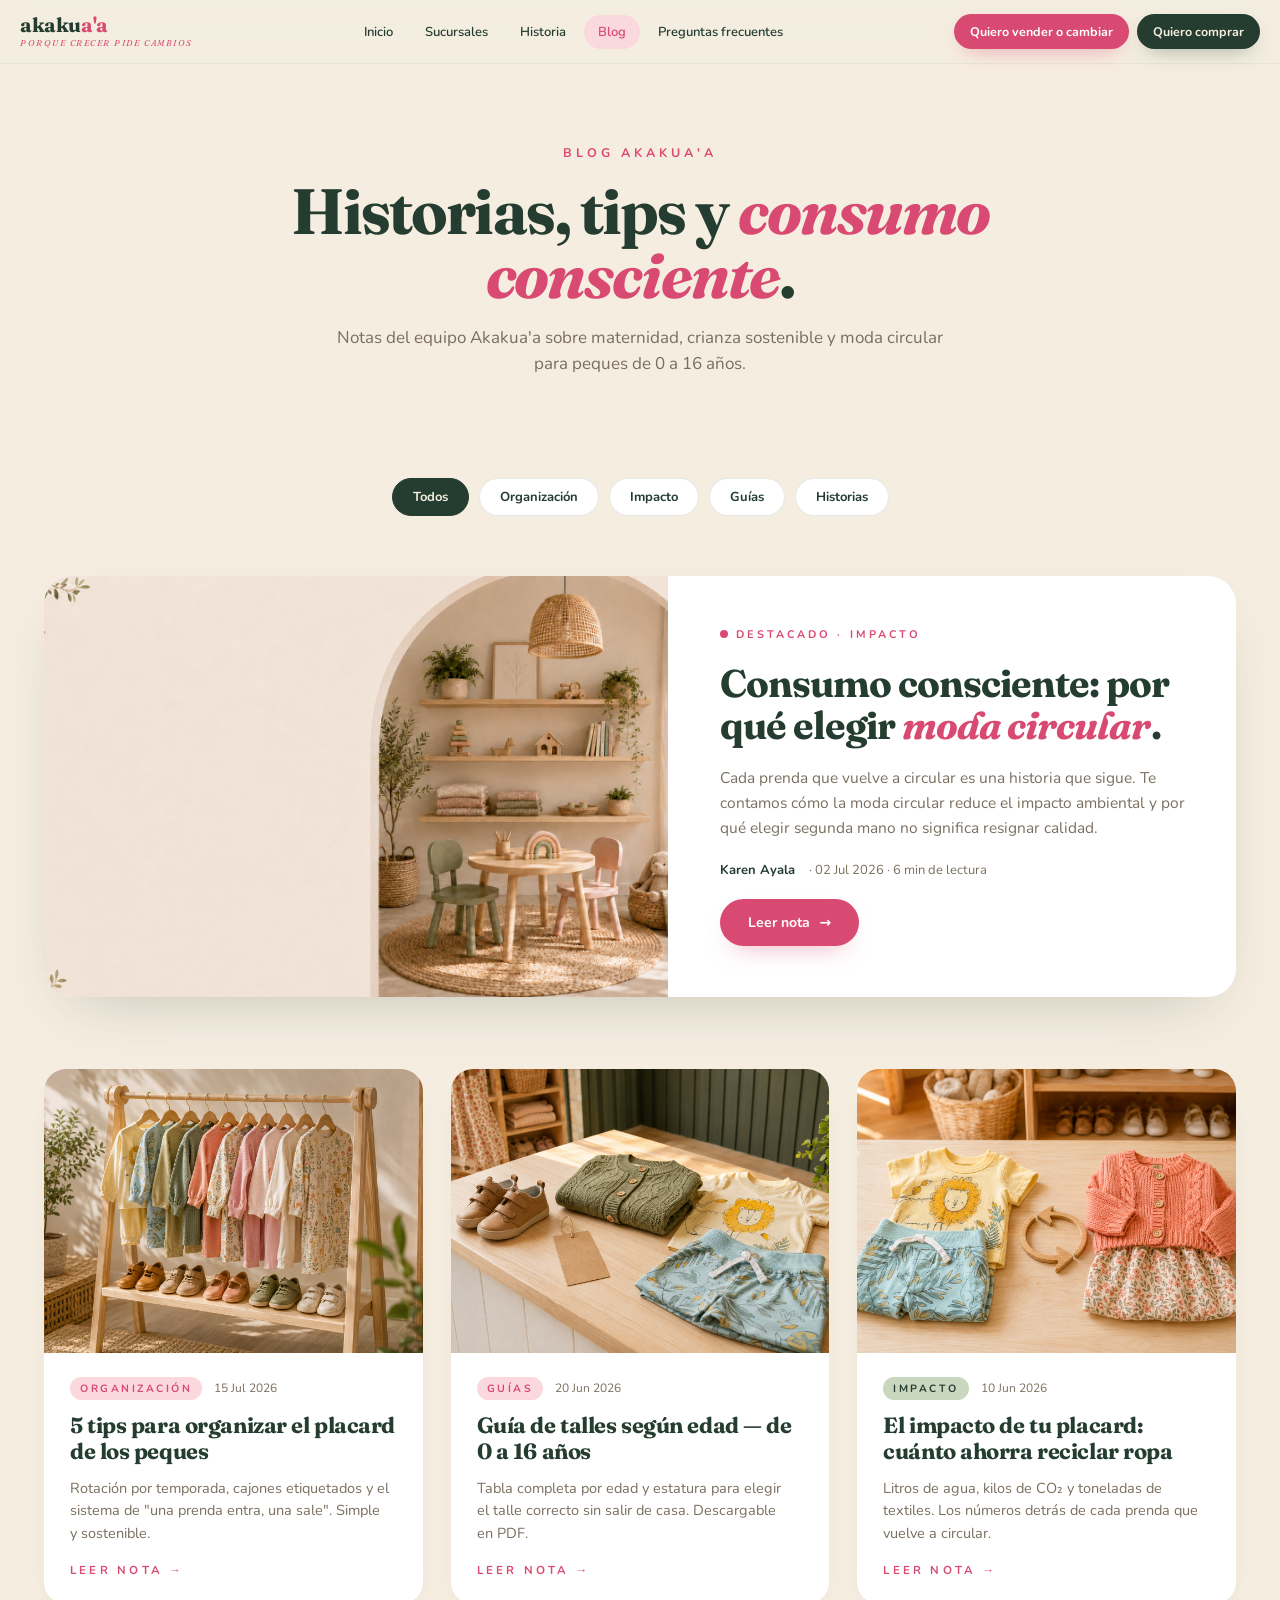
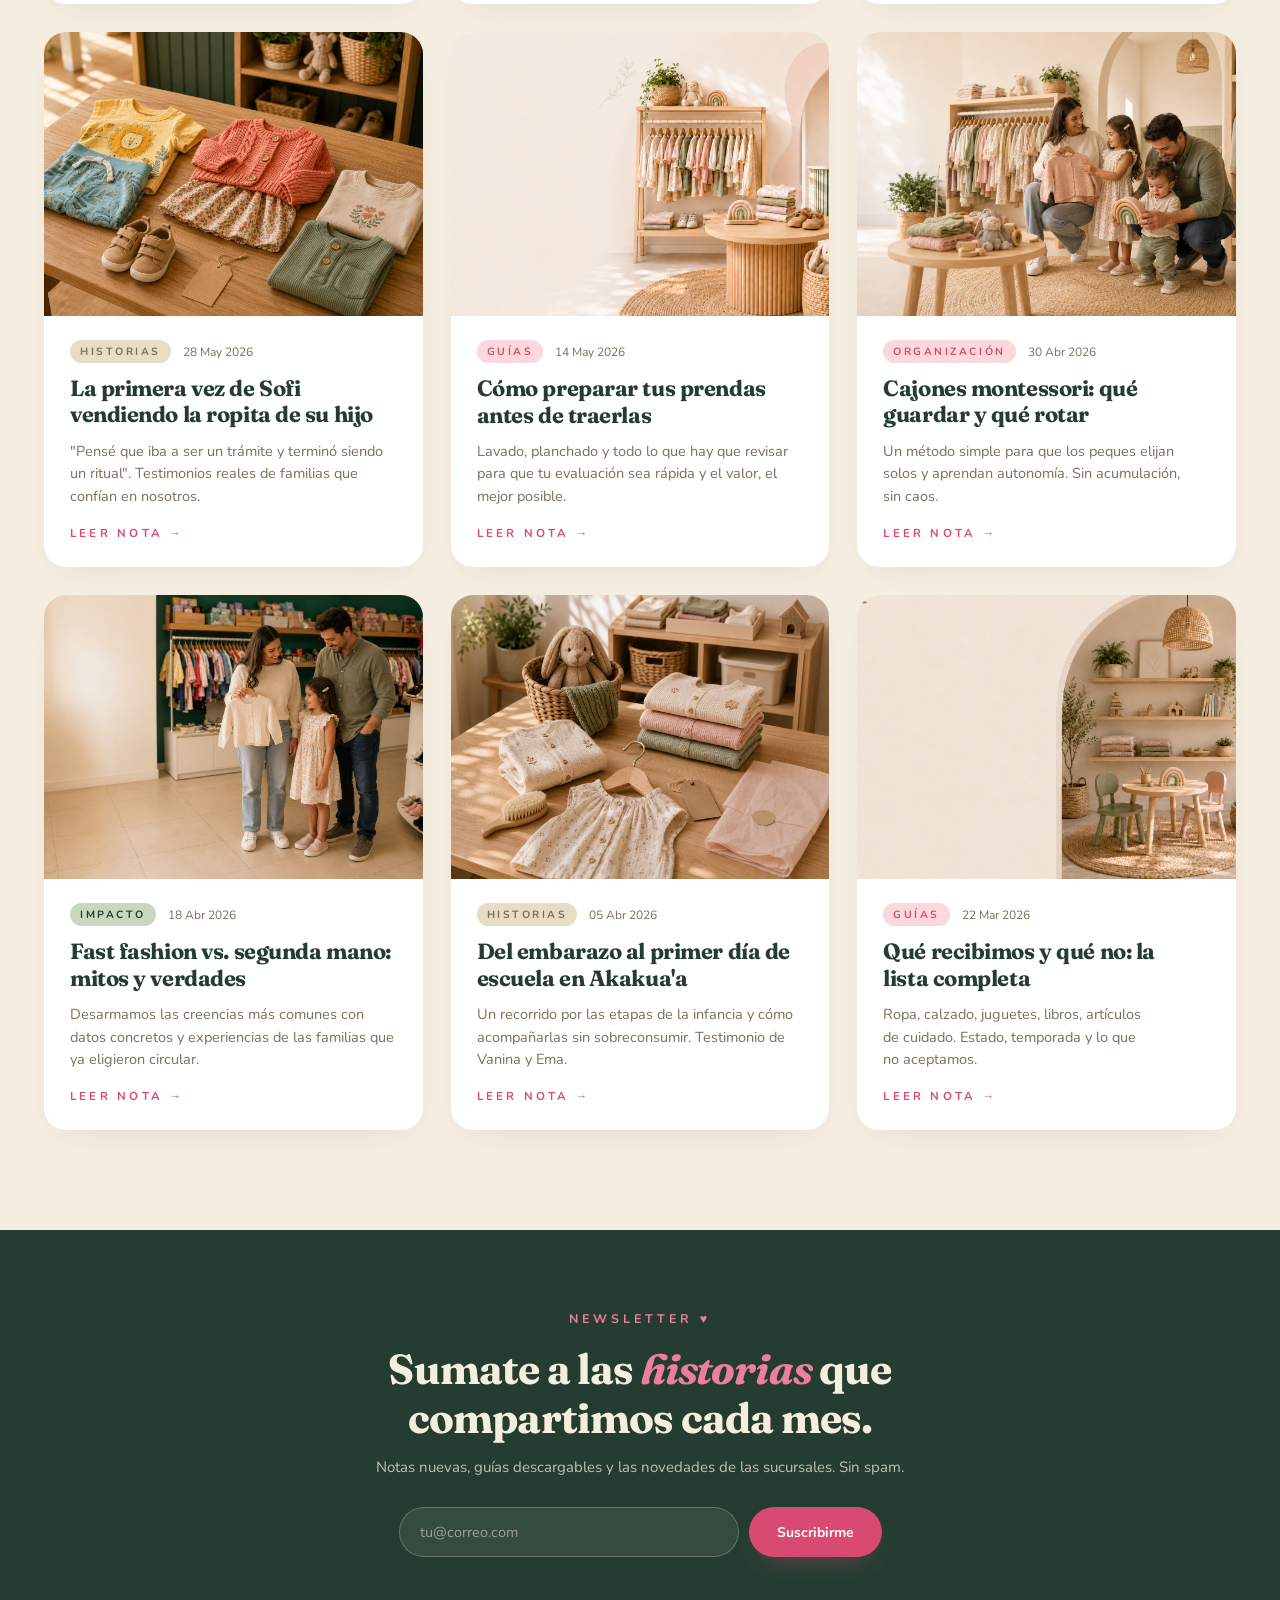
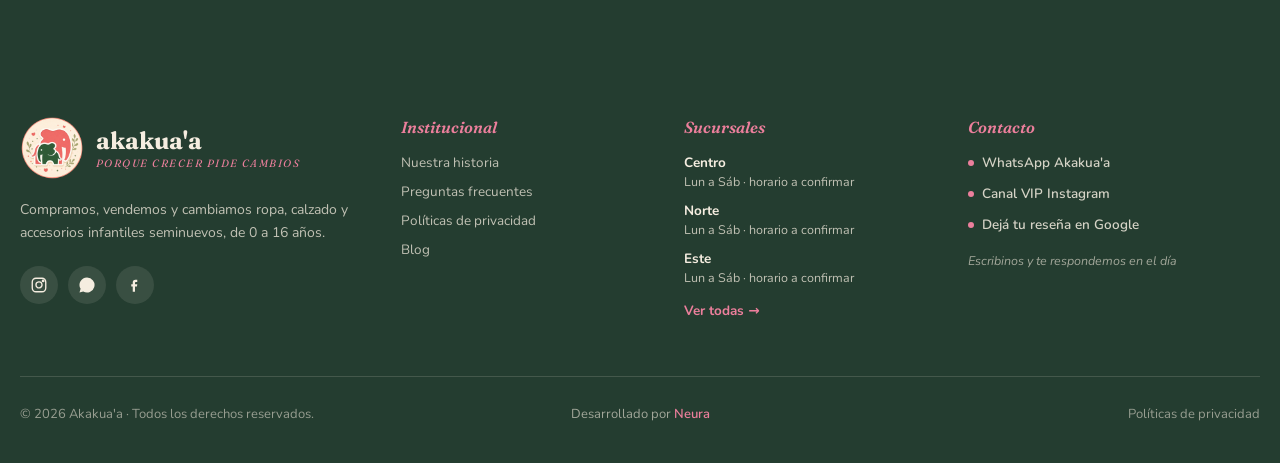
==== blog.html @ 7c9b0dbe "Rediseño minimalista + unificación de header/footer y nueva página de blog - Home: hero glass, redes" ====
<!DOCTYPE html>
<html lang="es">
<head>
<meta charset="UTF-8">
<meta name="viewport" content="width=device-width,initial-scale=1">
<title>Blog · Akakua'a</title>
<meta name="description" content="Historias, tips y consumo consciente. Notas del equipo Akakua'a sobre moda circular infantil.">
<link rel="preconnect" href="https://fonts.googleapis.com">
<link rel="preconnect" href="https://fonts.gstatic.com" crossorigin>
<link href="https://fonts.googleapis.com/css2?family=Fraunces:opsz,wght@9..144,500;9..144,600;9..144,700&family=Nunito:wght@400;500;600;700;800&display=swap" rel="stylesheet">
<style>
  :root{
    --cream:#f5ede0;
    --cream-soft:#faf3e6;
    --green:#243d30;
    --green-soft:#33513f;
    --rose:#d94a72;
    --rose-soft:#ec7f9c;
    --rose-pale:#fbd7de;
    --sage:#c9d7bf;
    --sand:#e8dcc4;
    --text:#3a3428;
    --text-soft:#7a6f5f;
  }
  *,*::before,*::after{box-sizing:border-box}
  html,body{margin:0;padding:0}
  body{font-family:'Nunito',system-ui,sans-serif;color:var(--text);background:var(--cream);-webkit-font-smoothing:antialiased;text-wrap:pretty}
  a{color:var(--rose);text-decoration:none}
  a:hover{color:var(--green)}
  h1,h2,h3,h4{font-family:'Fraunces',Georgia,serif;font-weight:700;margin:0;letter-spacing:-0.02em;color:var(--green)}
  p{margin:0}
  img{max-width:100%;display:block}

  /* Header (unificado con el resto del sitio) */
  .site-header{position:sticky;top:0;z-index:50;padding:14px 20px;background:rgba(245,238,224,.82);-webkit-backdrop-filter:blur(10px);backdrop-filter:blur(10px);border-bottom:1px solid rgba(45,74,58,.06)}
  .site-header .wrap{max-width:1280px;margin:0 auto;display:flex;align-items:center;justify-content:space-between;gap:24px}
  .site-header .brand{display:flex;align-items:center;gap:12px;text-decoration:none;color:inherit}
  .site-header .brand-name{font-family:'Fraunces',serif;font-weight:700;font-size:20px;line-height:1;letter-spacing:-.02em}
  .site-header .brand-name .g{color:var(--green)}
  .site-header .brand-name .r{color:var(--rose)}
  .site-header .brand-tag{font-size:8.5px;color:var(--rose);letter-spacing:.18em;text-transform:uppercase;margin-top:3px;font-style:italic;font-family:'Fraunces',serif}
  .site-header .nav{display:flex;align-items:center;gap:4px}
  .site-header .nav a{padding:8px 14px;border-radius:999px;color:var(--green);font-weight:600;font-size:13px;text-decoration:none}
  .site-header .nav a.active{background:var(--rose-pale);color:var(--rose)}
  .site-header .header-ctas{display:inline-flex;align-items:center;gap:8px}
  .site-header .cta-rose{padding:9px 16px;border-radius:999px;background:var(--rose);color:#fff;font-weight:700;font-size:12.5px;text-decoration:none;box-shadow:0 8px 22px -10px rgba(217,74,114,.6);transition:transform .2s}
  .site-header .cta-rose:hover{color:#fff;transform:translateY(-2px)}
  .site-header .cta-green{padding:9px 16px;border-radius:999px;background:var(--green);color:var(--cream);font-weight:700;font-size:12.5px;text-decoration:none;box-shadow:0 8px 22px -10px rgba(45,74,58,.55);transition:transform .2s}
  .site-header .cta-green:hover{color:var(--cream);transform:translateY(-2px)}
  @media (max-width:960px){.site-header .nav{display:none}.site-header .header-ctas{display:none}}

  /* Hero */
  .blog-hero{padding:80px 24px 60px;text-align:center;position:relative;overflow:hidden}
  .blog-hero-eyebrow{font-family:'Nunito',sans-serif;font-weight:700;font-size:12.5px;letter-spacing:.32em;text-transform:uppercase;color:var(--rose);margin-bottom:18px}
  .blog-hero-title{font-family:'Fraunces',serif;font-weight:700;font-size:clamp(38px,5vw,68px);line-height:1;letter-spacing:-.03em;color:var(--green);margin:0 0 18px;max-width:900px;margin-inline:auto}
  .blog-hero-title em{font-style:italic;color:var(--rose);font-weight:700}
  .blog-hero-sub{font-family:'Nunito',sans-serif;font-size:17px;line-height:1.55;color:var(--text-soft);max-width:620px;margin:0 auto}

  /* Filtros */
  .blog-filters{display:flex;justify-content:center;flex-wrap:wrap;gap:10px;padding:0 24px;margin:40px auto 60px;max-width:900px}
  .blog-chip{padding:9px 20px;border-radius:999px;background:#fff;color:var(--green);font-family:'Nunito',sans-serif;font-weight:700;font-size:13px;border:1.5px solid rgba(45,74,58,.12);cursor:pointer;transition:background .2s,color .2s,border-color .2s,transform .2s}
  .blog-chip:hover{border-color:rgba(45,74,58,.35);transform:translateY(-1px)}
  .blog-chip.is-active{background:var(--green);color:var(--cream);border-color:var(--green)}

  /* Featured */
  .blog-featured{max-width:1240px;margin:0 auto 72px;padding:0 24px}
  .blog-featured-card{display:grid;grid-template-columns:1.1fr 1fr;gap:0;background:#fff;border-radius:28px;overflow:hidden;box-shadow:0 24px 60px -32px rgba(45,74,58,.32)}
  .blog-featured-media{position:relative;min-height:340px;background:var(--cream-soft);overflow:hidden}
  .blog-featured-media img{position:absolute;inset:0;width:100%;height:100%;object-fit:cover}
  .blog-featured-body{padding:clamp(32px,4vw,56px);display:flex;flex-direction:column;justify-content:center;gap:20px}
  .blog-featured-tag{display:inline-flex;align-items:center;gap:8px;font-family:'Nunito',sans-serif;font-weight:700;font-size:11px;letter-spacing:.28em;text-transform:uppercase;color:var(--rose)}
  .blog-featured-tag::before{content:"";width:8px;height:8px;border-radius:50%;background:var(--rose)}
  .blog-featured-title{font-family:'Fraunces',serif;font-weight:700;font-size:clamp(26px,3vw,42px);line-height:1.1;letter-spacing:-.025em;color:var(--green);margin:0}
  .blog-featured-title em{font-style:italic;color:var(--rose);font-weight:700}
  .blog-featured-excerpt{font-family:'Nunito',sans-serif;font-size:15.5px;line-height:1.6;color:var(--text-soft);margin:0}
  .blog-featured-meta{display:flex;align-items:center;gap:14px;font-family:'Nunito',sans-serif;font-size:13px;color:var(--text-soft)}
  .blog-featured-meta strong{color:var(--green);font-weight:700}
  .blog-featured-cta{display:inline-flex;align-items:center;gap:10px;padding:14px 28px;border-radius:999px;background:var(--rose);color:#fff;font-weight:700;font-size:14px;text-decoration:none;align-self:flex-start;box-shadow:0 12px 26px -14px rgba(217,74,114,.55);transition:transform .2s}
  .blog-featured-cta:hover{transform:translateY(-2px);color:#fff}
  @media (max-width:820px){
    .blog-featured-card{grid-template-columns:1fr}
    .blog-featured-media{min-height:240px;aspect-ratio:16/10}
  }

  /* Grid */
  .blog-grid-wrap{max-width:1240px;margin:0 auto;padding:0 24px 100px}
  .blog-grid{display:grid;grid-template-columns:repeat(3,1fr);gap:28px}
  .blog-card{background:#fff;border-radius:22px;overflow:hidden;text-decoration:none;color:var(--text);box-shadow:0 12px 32px -22px rgba(45,74,58,.22);transition:transform .35s,box-shadow .35s;display:flex;flex-direction:column}
  .blog-card:hover{transform:translateY(-6px);box-shadow:0 26px 54px -26px rgba(45,74,58,.32);color:var(--text)}
  .blog-card-media{aspect-ratio:4/3;background:var(--cream-soft);overflow:hidden;position:relative}
  .blog-card-media img{width:100%;height:100%;object-fit:cover;transition:transform .5s}
  .blog-card:hover .blog-card-media img{transform:scale(1.04)}
  .blog-card-body{padding:24px 26px 26px;display:flex;flex-direction:column;flex:1;gap:12px}
  .blog-card-meta{display:flex;align-items:center;gap:12px}
  .blog-tag{font-family:'Nunito',sans-serif;font-weight:700;font-size:10.5px;letter-spacing:.24em;text-transform:uppercase;padding:4px 10px;border-radius:999px}
  .blog-tag--rose{color:var(--rose);background:var(--rose-pale)}
  .blog-tag--sage{color:var(--green);background:var(--sage)}
  .blog-tag--sand{color:var(--text-soft);background:var(--sand)}
  .blog-card-date{font-size:12px;color:var(--text-soft)}
  .blog-card h3{font-family:'Fraunces',serif;font-weight:700;font-size:22px;line-height:1.2;color:var(--green);margin:0;letter-spacing:-.02em}
  .blog-card-excerpt{font-family:'Nunito',sans-serif;font-size:14.5px;line-height:1.55;color:var(--text-soft);margin:0}
  .blog-card-cta{margin-top:auto;font-family:'Nunito',sans-serif;font-weight:700;font-size:11.5px;letter-spacing:.28em;text-transform:uppercase;color:var(--rose);padding-top:6px}
  @media (max-width:960px){.blog-grid{grid-template-columns:1fr}}
  @media (min-width:961px) and (max-width:1200px){.blog-grid{grid-template-columns:repeat(2,1fr)}}

  .blog-card.is-hidden{display:none}

  /* Newsletter */
  .blog-nl{background:var(--green);color:var(--cream);padding:80px 24px;text-align:center}
  .blog-nl-inner{max-width:640px;margin:0 auto}
  .blog-nl-eyebrow{font-family:'Nunito',sans-serif;font-weight:700;font-size:12.5px;letter-spacing:.32em;text-transform:uppercase;color:var(--rose-soft);margin-bottom:18px}
  .blog-nl h2{color:var(--cream);font-size:clamp(28px,3.4vw,42px);line-height:1.15;letter-spacing:-.02em;margin:0 0 14px}
  .blog-nl h2 em{font-style:italic;color:var(--rose-soft);font-weight:700}
  .blog-nl p{font-family:'Nunito',sans-serif;font-size:15px;line-height:1.55;color:rgba(245,237,224,.75);margin:0 0 28px}
  .blog-nl-form{display:flex;gap:10px;flex-wrap:wrap;justify-content:center}
  .blog-nl-input{flex:1;min-width:240px;max-width:340px;padding:14px 20px;border-radius:999px;border:1.5px solid rgba(245,237,224,.25);background:rgba(245,237,224,.08);color:var(--cream);font-family:'Nunito',sans-serif;font-size:14.5px;outline:none;transition:border-color .2s,background .2s}
  .blog-nl-input::placeholder{color:rgba(245,237,224,.55)}
  .blog-nl-input:focus{border-color:var(--rose-soft);background:rgba(245,237,224,.14)}
  .blog-nl-submit{padding:14px 28px;border-radius:999px;background:var(--rose);color:#fff;font-family:'Nunito',sans-serif;font-weight:700;font-size:14px;border:none;cursor:pointer;box-shadow:0 12px 26px -14px rgba(217,74,114,.55);transition:transform .2s,background .2s}
  .blog-nl-submit:hover{transform:translateY(-2px);background:#c33e64}

  /* Footer */
  .site-footer{background:var(--cream-soft);padding:40px 24px;text-align:center;font-family:'Nunito',sans-serif;font-size:13.5px;color:var(--text-soft)}
  .site-footer a{color:var(--green);font-weight:600}
  .site-footer a:hover{color:var(--rose)}
</style>
</head>
<body>

<header class="site-header">
  <div class="wrap">
    <a href="Akakuaa.dc.html" class="brand">
      <div>
        <div class="brand-name"><span class="g">akaku</span><span class="r">a'a</span></div>
        <div class="brand-tag">porque crecer pide cambios</div>
      </div>
    </a>
    <nav class="nav">
      <a href="Akakuaa.dc.html#inicio">Inicio</a>
      <a href="sucursales.html">Sucursales</a>
      <a href="historia.html">Historia</a>
      <a href="blog.html" class="active">Blog</a>
      <a href="faq.html">Preguntas frecuentes</a>
    </nav>
    <div class="header-ctas">
      <a href="Akakuaa.dc.html#cta" class="cta-rose">Quiero vender o cambiar</a>
      <a href="Akakuaa.dc.html#pasos" class="cta-green">Quiero comprar</a>
    </div>
  </div>
</header>

<section class="blog-hero">
  <div class="blog-hero-eyebrow">Blog Akakua'a</div>
  <h1 class="blog-hero-title">Historias, tips y <em>consumo consciente</em>.</h1>
  <p class="blog-hero-sub">Notas del equipo Akakua'a sobre maternidad, crianza sostenible y moda circular para peques de 0 a 16 años.</p>
</section>

<nav class="blog-filters" aria-label="Filtro por categoría">
  <button type="button" class="blog-chip is-active" data-filter="all">Todos</button>
  <button type="button" class="blog-chip" data-filter="organizacion">Organización</button>
  <button type="button" class="blog-chip" data-filter="impacto">Impacto</button>
  <button type="button" class="blog-chip" data-filter="guias">Guías</button>
  <button type="button" class="blog-chip" data-filter="historias">Historias</button>
</nav>

<section class="blog-featured">
  <article class="blog-featured-card">
    <div class="blog-featured-media">
      <img src="uploads/crecercambia.png" alt="Familia intercambiando ropa infantil">
    </div>
    <div class="blog-featured-body">
      <span class="blog-featured-tag">Destacado &middot; Impacto</span>
      <h2 class="blog-featured-title">Consumo consciente: por qué elegir <em>moda circular</em>.</h2>
      <p class="blog-featured-excerpt">Cada prenda que vuelve a circular es una historia que sigue. Te contamos cómo la moda circular reduce el impacto ambiental y por qué elegir segunda mano no significa resignar calidad.</p>
      <div class="blog-featured-meta"><strong>Karen Ayala</strong> · 02 Jul 2026 · 6 min de lectura</div>
      <a href="#" class="blog-featured-cta">Leer nota <span aria-hidden="true">→</span></a>
    </div>
  </article>
</section>

<section class="blog-grid-wrap">
  <div class="blog-grid" id="blogGrid">
    <a href="#" class="blog-card" data-cat="organizacion">
      <div class="blog-card-media"><img src="uploads/1.png" alt="" loading="lazy"></div>
      <div class="blog-card-body">
        <div class="blog-card-meta">
          <span class="blog-tag blog-tag--rose">Organización</span>
          <span class="blog-card-date">15 Jul 2026</span>
        </div>
        <h3>5 tips para organizar el placard de los peques</h3>
        <p class="blog-card-excerpt">Rotación por temporada, cajones etiquetados y el sistema de "una prenda entra, una sale". Simple y sostenible.</p>
        <span class="blog-card-cta">Leer nota <span aria-hidden="true">→</span></span>
      </div>
    </a>
    <a href="#" class="blog-card" data-cat="guias">
      <div class="blog-card-media"><img src="uploads/2.png" alt="" loading="lazy"></div>
      <div class="blog-card-body">
        <div class="blog-card-meta">
          <span class="blog-tag blog-tag--rose">Guías</span>
          <span class="blog-card-date">20 Jun 2026</span>
        </div>
        <h3>Guía de talles según edad — de 0 a 16 años</h3>
        <p class="blog-card-excerpt">Tabla completa por edad y estatura para elegir el talle correcto sin salir de casa. Descargable en PDF.</p>
        <span class="blog-card-cta">Leer nota <span aria-hidden="true">→</span></span>
      </div>
    </a>
    <a href="#" class="blog-card" data-cat="impacto">
      <div class="blog-card-media"><img src="uploads/3.png" alt="" loading="lazy"></div>
      <div class="blog-card-body">
        <div class="blog-card-meta">
          <span class="blog-tag blog-tag--sage">Impacto</span>
          <span class="blog-card-date">10 Jun 2026</span>
        </div>
        <h3>El impacto de tu placard: cuánto ahorra reciclar ropa</h3>
        <p class="blog-card-excerpt">Litros de agua, kilos de CO₂ y toneladas de textiles. Los números detrás de cada prenda que vuelve a circular.</p>
        <span class="blog-card-cta">Leer nota <span aria-hidden="true">→</span></span>
      </div>
    </a>
    <a href="#" class="blog-card" data-cat="historias">
      <div class="blog-card-media"><img src="uploads/4.png" alt="" loading="lazy"></div>
      <div class="blog-card-body">
        <div class="blog-card-meta">
          <span class="blog-tag blog-tag--sand">Historias</span>
          <span class="blog-card-date">28 May 2026</span>
        </div>
        <h3>La primera vez de Sofi vendiendo la ropita de su hijo</h3>
        <p class="blog-card-excerpt">"Pensé que iba a ser un trámite y terminó siendo un ritual". Testimonios reales de familias que confían en nosotros.</p>
        <span class="blog-card-cta">Leer nota <span aria-hidden="true">→</span></span>
      </div>
    </a>
    <a href="#" class="blog-card" data-cat="guias">
      <div class="blog-card-media"><img src="uploads/hero.png" alt="" loading="lazy"></div>
      <div class="blog-card-body">
        <div class="blog-card-meta">
          <span class="blog-tag blog-tag--rose">Guías</span>
          <span class="blog-card-date">14 May 2026</span>
        </div>
        <h3>Cómo preparar tus prendas antes de traerlas</h3>
        <p class="blog-card-excerpt">Lavado, planchado y todo lo que hay que revisar para que tu evaluación sea rápida y el valor, el mejor posible.</p>
        <span class="blog-card-cta">Leer nota <span aria-hidden="true">→</span></span>
      </div>
    </a>
    <a href="#" class="blog-card" data-cat="organizacion">
      <div class="blog-card-media"><img src="uploads/hero2.png" alt="" loading="lazy"></div>
      <div class="blog-card-body">
        <div class="blog-card-meta">
          <span class="blog-tag blog-tag--rose">Organización</span>
          <span class="blog-card-date">30 Abr 2026</span>
        </div>
        <h3>Cajones montessori: qué guardar y qué rotar</h3>
        <p class="blog-card-excerpt">Un método simple para que los peques elijan solos y aprendan autonomía. Sin acumulación, sin caos.</p>
        <span class="blog-card-cta">Leer nota <span aria-hidden="true">→</span></span>
      </div>
    </a>
    <a href="#" class="blog-card" data-cat="impacto">
      <div class="blog-card-media"><img src="uploads/hero3.png" alt="" loading="lazy"></div>
      <div class="blog-card-body">
        <div class="blog-card-meta">
          <span class="blog-tag blog-tag--sage">Impacto</span>
          <span class="blog-card-date">18 Abr 2026</span>
        </div>
        <h3>Fast fashion vs. segunda mano: mitos y verdades</h3>
        <p class="blog-card-excerpt">Desarmamos las creencias más comunes con datos concretos y experiencias de las familias que ya eligieron circular.</p>
        <span class="blog-card-cta">Leer nota <span aria-hidden="true">→</span></span>
      </div>
    </a>
    <a href="#" class="blog-card" data-cat="historias">
      <div class="blog-card-media"><img src="uploads/cuidado.png" alt="" loading="lazy"></div>
      <div class="blog-card-body">
        <div class="blog-card-meta">
          <span class="blog-tag blog-tag--sand">Historias</span>
          <span class="blog-card-date">05 Abr 2026</span>
        </div>
        <h3>Del embarazo al primer día de escuela en Akakua'a</h3>
        <p class="blog-card-excerpt">Un recorrido por las etapas de la infancia y cómo acompañarlas sin sobreconsumir. Testimonio de Vanina y Ema.</p>
        <span class="blog-card-cta">Leer nota <span aria-hidden="true">→</span></span>
      </div>
    </a>
    <a href="#" class="blog-card" data-cat="guias">
      <div class="blog-card-media"><img src="uploads/crecercambia.png" alt="" loading="lazy"></div>
      <div class="blog-card-body">
        <div class="blog-card-meta">
          <span class="blog-tag blog-tag--rose">Guías</span>
          <span class="blog-card-date">22 Mar 2026</span>
        </div>
        <h3>Qué recibimos y qué no: la lista completa</h3>
        <p class="blog-card-excerpt">Ropa, calzado, juguetes, libros, artículos de cuidado. Estado, temporada y lo que no aceptamos.</p>
        <span class="blog-card-cta">Leer nota <span aria-hidden="true">→</span></span>
      </div>
    </a>
  </div>
</section>

<section class="blog-nl">
  <div class="blog-nl-inner">
    <div class="blog-nl-eyebrow">Newsletter &#9829;</div>
    <h2>Sumate a las <em>historias</em> que compartimos cada mes.</h2>
    <p>Notas nuevas, guías descargables y las novedades de las sucursales. Sin spam.</p>
    <form class="blog-nl-form" onsubmit="event.preventDefault();alert('¡Gracias por suscribirte!');this.reset();">
      <input type="email" required placeholder="tu@correo.com" class="blog-nl-input" aria-label="Tu correo">
      <button type="submit" class="blog-nl-submit">Suscribirme</button>
    </form>
  </div>
</section>

<!-- ============ FOOTER ============ -->
  <footer style="padding:80px 20px 40px;background:var(--green);color:var(--cream);margin-top:0">
    <div style="max-width:1280px;margin:0 auto">
      <div class="foot-grid" style="display:grid;grid-template-columns:1.4fr 1fr 1fr 1.2fr;gap:40px;margin-bottom:56px">
        <div>
          <div style="display:flex;align-items:center;gap:12px;margin-bottom:18px">
            <img src="uploads/akakuaa.png" alt="Akakua'a" width="64" height="64" loading="lazy" style="width:64px;height:64px;object-fit:contain">
            <div>
              <div style="font-family:'Fraunces',serif;font-weight:700;font-size:24px;line-height:1;color:var(--cream)">akakua'a</div>
              <div style="font-size:10.5px;color:var(--rose-soft);letter-spacing:.14em;text-transform:uppercase;margin-top:4px;font-style:italic;font-family:'Fraunces',serif">porque crecer pide cambios</div>
            </div>
          </div>
          <p style="font-size:14px;line-height:1.6;color:rgba(245,237,224,.75);max-width:340px;margin:0 0 22px">Compramos, vendemos y cambiamos ropa, calzado y accesorios infantiles seminuevos, de 0 a 16 años.</p>
          <div style="display:flex;align-items:center;gap:10px">
            <a href="https://www.instagram.com/akakuaa_py/" target="_blank" rel="noopener" aria-label="Instagram" style="width:38px;height:38px;border-radius:50%;background:rgba(245,237,224,.1);color:var(--cream);display:inline-flex;align-items:center;justify-content:center;text-decoration:none"><svg width="18" height="18" viewBox="0 0 24 24" fill="none" stroke="currentColor" stroke-width="1.8" stroke-linecap="round" stroke-linejoin="round"><rect x="3" y="3" width="18" height="18" rx="5"/><path d="M16 11.4a4 4 0 1 1-8 .8 4 4 0 0 1 8-.8z"/><circle cx="17.5" cy="6.5" r="1"/></svg></a>
            <a href="https://wa.me/595000000000" target="_blank" rel="noopener" aria-label="WhatsApp" style="width:38px;height:38px;border-radius:50%;background:rgba(245,237,224,.1);color:var(--cream);display:inline-flex;align-items:center;justify-content:center;text-decoration:none"><svg width="18" height="18" viewBox="0 0 24 24" fill="currentColor"><path d="M17.5 14.4c-.3-.15-1.7-.85-2-.95-.25-.1-.45-.15-.65.15s-.7.9-.85 1.1c-.15.15-.3.2-.6.05-.3-.15-1.25-.45-2.35-1.45-.85-.75-1.4-1.7-1.6-2-.15-.3 0-.45.15-.6.15-.15.3-.35.4-.5.15-.15.2-.25.3-.45.1-.2.05-.4 0-.55C10.2 9 9.65 7.6 9.4 7c-.2-.55-.45-.5-.6-.5H8.2c-.2 0-.5.05-.75.35-.25.3-1 1-1 2.4 0 1.4 1.05 2.8 1.2 3 .15.2 2.05 3.15 5 4.4.7.3 1.25.5 1.65.6.7.2 1.35.2 1.85.15.55-.1 1.7-.7 1.95-1.4.25-.7.25-1.3.15-1.4-.05-.2-.25-.3-.55-.4zM12 2a10 10 0 0 0-8.55 15.15L2 22l4.95-1.4A10 10 0 1 0 12 2z"/></svg></a>
            <a href="#" aria-label="Facebook" style="width:38px;height:38px;border-radius:50%;background:rgba(245,237,224,.1);color:var(--cream);display:inline-flex;align-items:center;justify-content:center;text-decoration:none"><svg width="18" height="18" viewBox="0 0 24 24" fill="currentColor"><path d="M15 8h-2c-.5 0-1 .5-1 1v2h3l-.4 3H12v7h-3v-7H7v-3h2V8.5A3.5 3.5 0 0 1 12.5 5H15z"/></svg></a>
          </div>
        </div>
        <div>
          <div style="font-family:'Fraunces',serif;font-weight:600;font-size:16px;margin-bottom:16px;font-style:italic;color:var(--rose-soft)">Institucional</div>
          <div style="display:flex;flex-direction:column;gap:10px;font-size:13.5px">
            <a href="historia.html" style="color:rgba(245,237,224,.75);text-decoration:none">Nuestra historia</a>
            <a href="faq.html" style="color:rgba(245,237,224,.75);text-decoration:none">Preguntas frecuentes</a>
            <a href="privacidad.html" style="color:rgba(245,237,224,.75);text-decoration:none">Políticas de privacidad</a>
            <a href="blog.html" style="color:rgba(245,237,224,.75);text-decoration:none">Blog</a>
          </div>
        </div>
        <div>
          <div style="font-family:'Fraunces',serif;font-weight:600;font-size:16px;margin-bottom:16px;font-style:italic;color:var(--rose-soft)">Sucursales</div>
          <div style="display:flex;flex-direction:column;gap:10px;font-size:13.5px;color:rgba(245,237,224,.75)">
            <div><strong style="color:var(--cream);font-weight:700">Centro</strong><br><span style="font-size:12.5px">Lun a Sáb · horario a confirmar</span></div>
            <div><strong style="color:var(--cream);font-weight:700">Norte</strong><br><span style="font-size:12.5px">Lun a Sáb · horario a confirmar</span></div>
            <div><strong style="color:var(--cream);font-weight:700">Este</strong><br><span style="font-size:12.5px">Lun a Sáb · horario a confirmar</span></div>
            <a href="sucursales.html" style="color:var(--rose-soft);font-weight:700;margin-top:4px;text-decoration:none">Ver todas →</a>
          </div>
        </div>
        <div>
          <div style="font-family:'Fraunces',serif;font-weight:600;font-size:16px;margin-bottom:16px;font-style:italic;color:var(--rose-soft)">Contacto</div>
          <div style="display:flex;flex-direction:column;gap:12px;font-size:13.5px">
            <a href="https://wa.me/595000000000" target="_blank" rel="noopener" style="color:rgba(245,237,224,.85);display:inline-flex;align-items:center;gap:8px;font-weight:600;text-decoration:none"><span style="width:6px;height:6px;border-radius:50%;background:var(--rose-soft)"></span> WhatsApp Akakua'a</a>
            <a href="https://www.instagram.com/akakuaa_py/" target="_blank" rel="noopener" style="color:rgba(245,237,224,.85);display:inline-flex;align-items:center;gap:8px;font-weight:600;text-decoration:none"><span style="width:6px;height:6px;border-radius:50%;background:var(--rose-soft)"></span> Canal VIP Instagram</a>
            <a href="https://www.google.com/maps" target="_blank" rel="noopener" style="color:rgba(245,237,224,.85);display:inline-flex;align-items:center;gap:8px;font-weight:600;text-decoration:none"><span style="width:6px;height:6px;border-radius:50%;background:var(--rose-soft)"></span> Dejá tu reseña en Google</a>
            <div style="color:rgba(245,237,224,.6);font-size:12.5px;margin-top:6px;font-style:italic">Escribinos y te respondemos en el día</div>
          </div>
        </div>
      </div>
      <div class="foot-bottom" style="padding-top:28px;border-top:1px solid rgba(245,237,224,.15);display:grid;grid-template-columns:1fr auto 1fr;align-items:center;gap:16px;font-size:13px;color:rgba(245,237,224,.55)">
        <div>© 2026 Akakua'a · Todos los derechos reservados.</div>
        <div style="text-align:center;color:rgba(245,237,224,.6)">Desarrollado por <a href="https://neura.com.py" target="_blank" rel="noopener" style="color:var(--rose-soft);font-weight:600;text-decoration:none">Neura</a></div>
        <div style="text-align:right"><a href="privacidad.html" style="color:rgba(245,237,224,.55);text-decoration:none">Políticas de privacidad</a></div>
      </div>
    </div>
    <style>
      @media (max-width:820px){footer .foot-grid{grid-template-columns:1fr 1fr!important}}
      @media (max-width:520px){footer .foot-grid{grid-template-columns:1fr!important}footer .foot-bottom{grid-template-columns:1fr!important;text-align:center}footer .foot-bottom > div{text-align:center!important}}
    </style>
  </footer>

<script>
(function(){
  var chips = document.querySelectorAll('.blog-chip');
  var cards = document.querySelectorAll('#blogGrid .blog-card');
  chips.forEach(function(chip){
    chip.addEventListener('click', function(){
      chips.forEach(function(c){ c.classList.remove('is-active'); });
      chip.classList.add('is-active');
      var filter = chip.dataset.filter;
      cards.forEach(function(card){
        card.classList.toggle('is-hidden', filter !== 'all' && card.dataset.cat !== filter);
      });
    });
  });
})();
</script>

</body>
</html>
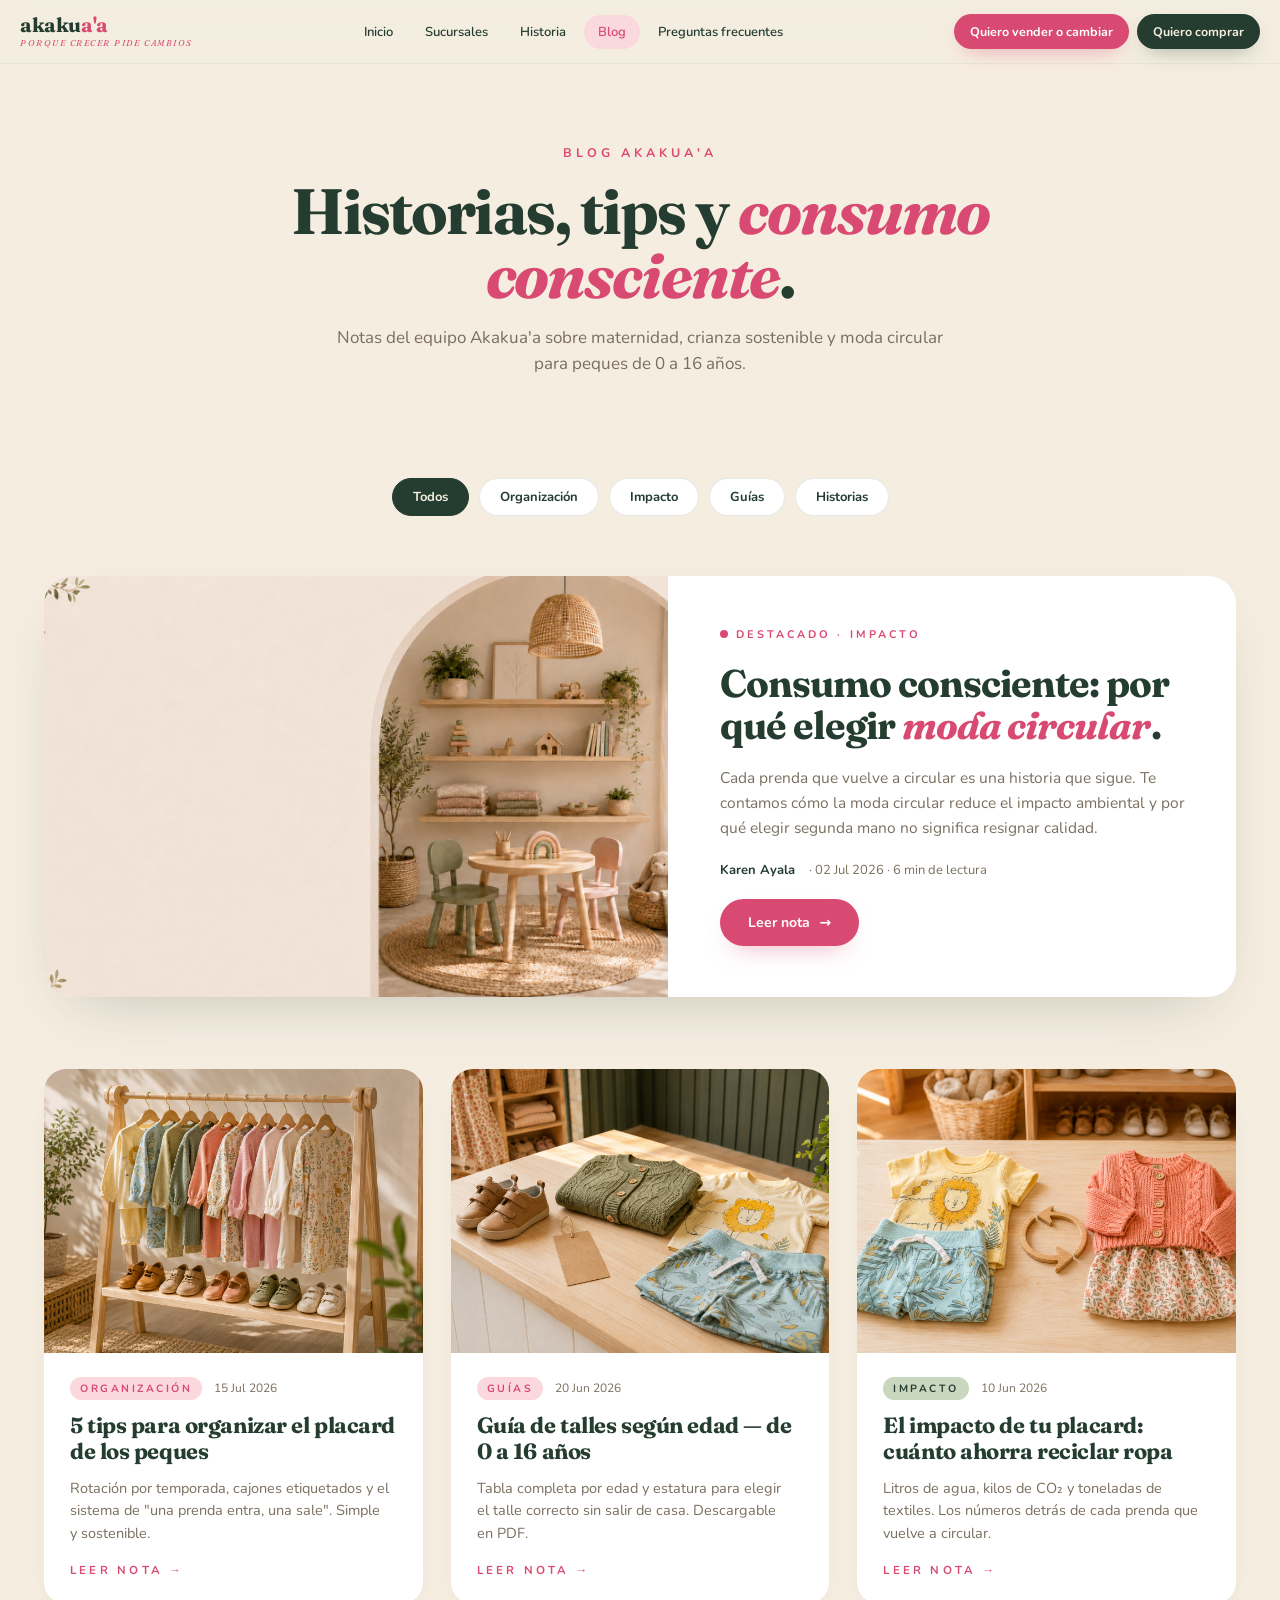
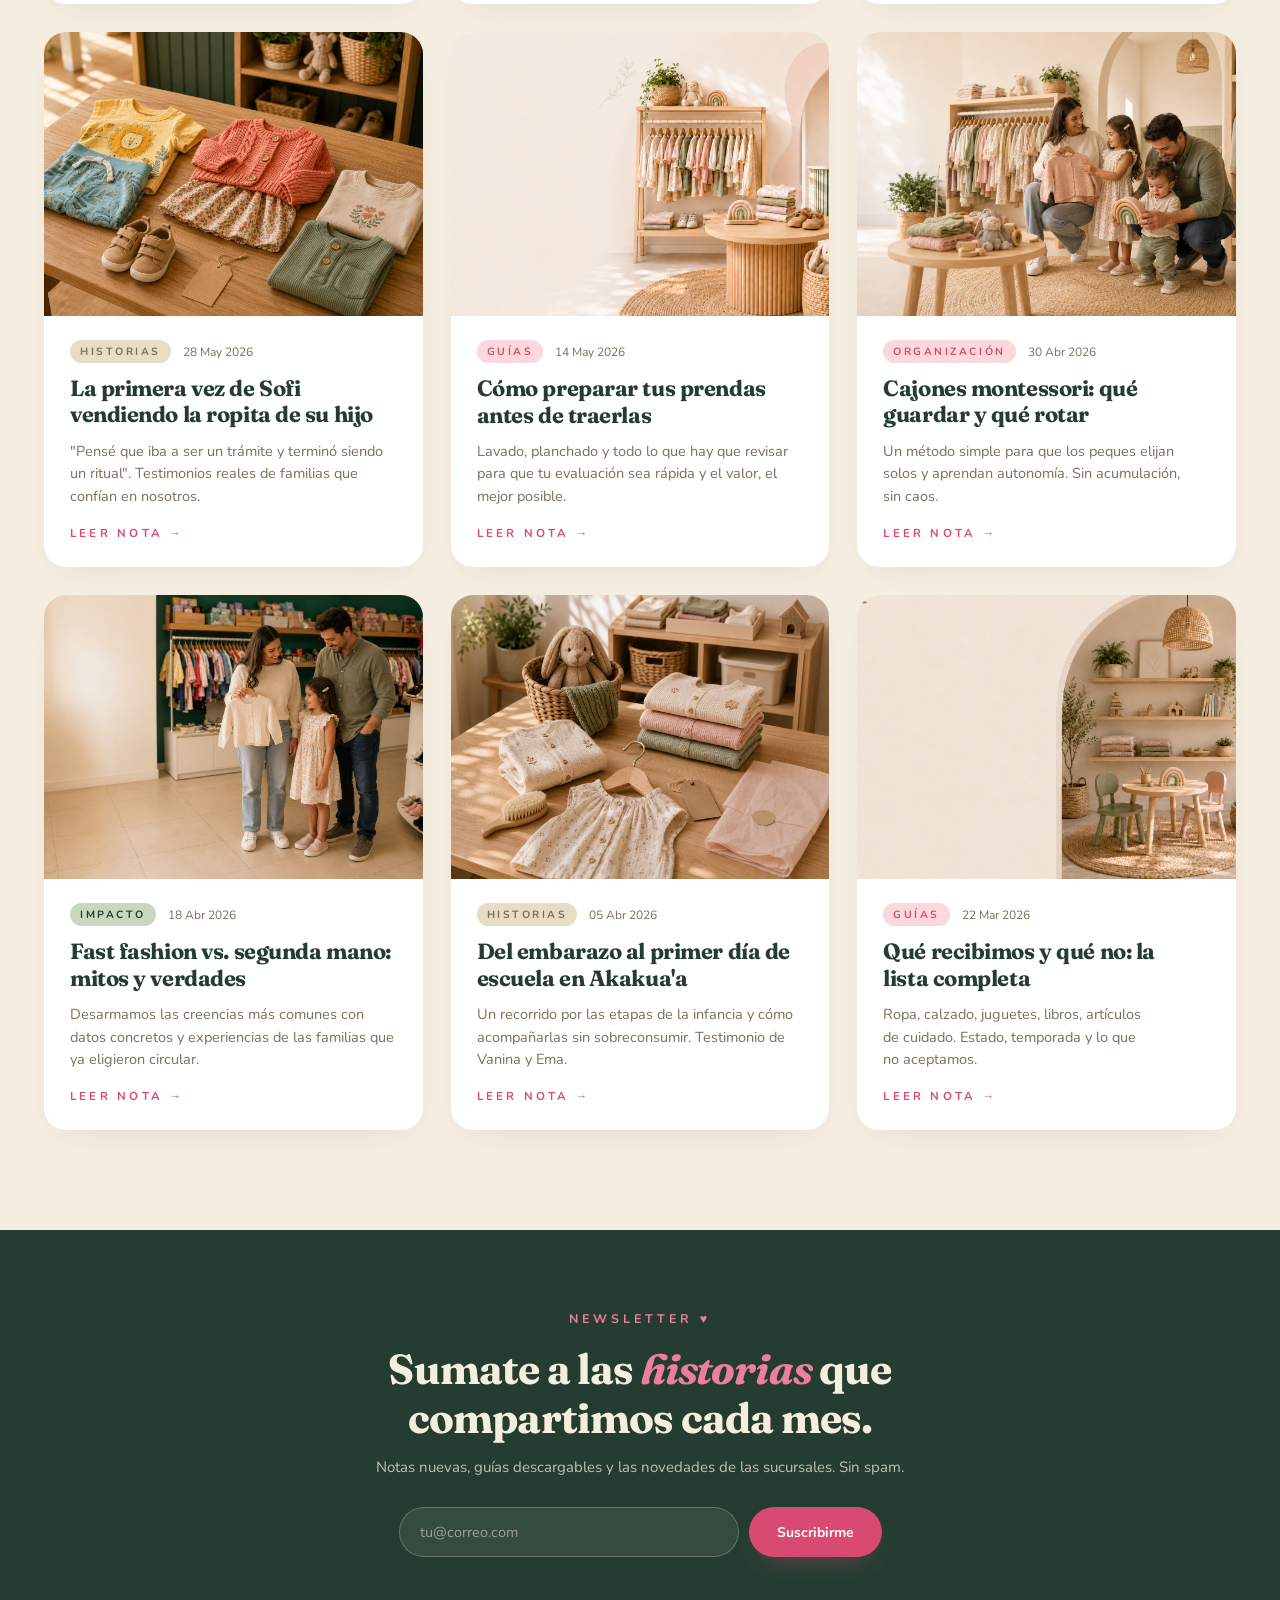
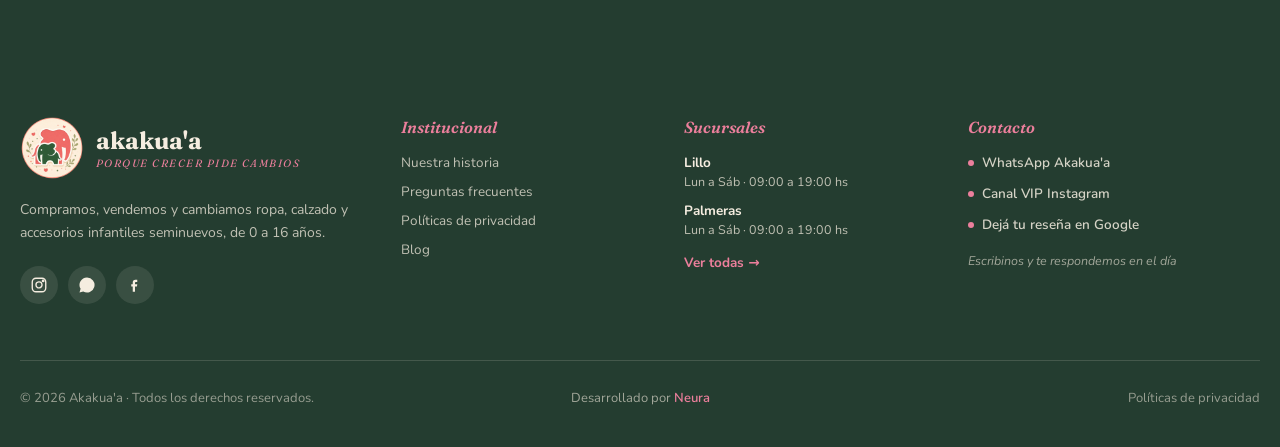
==== commit 355153e0: "fix(sucursales): datos de Lillo y Palmeras con WhatsApp propio en todas las páginas (ticket #614)" ====
--- a/blog.html
+++ b/blog.html
@@ -334,9 +334,8 @@
         <div>
           <div style="font-family:'Fraunces',serif;font-weight:600;font-size:16px;margin-bottom:16px;font-style:italic;color:var(--rose-soft)">Sucursales</div>
           <div style="display:flex;flex-direction:column;gap:10px;font-size:13.5px;color:rgba(245,237,224,.75)">
-            <div><strong style="color:var(--cream);font-weight:700">Centro</strong><br><span style="font-size:12.5px">Lun a Sáb · horario a confirmar</span></div>
-            <div><strong style="color:var(--cream);font-weight:700">Norte</strong><br><span style="font-size:12.5px">Lun a Sáb · horario a confirmar</span></div>
-            <div><strong style="color:var(--cream);font-weight:700">Este</strong><br><span style="font-size:12.5px">Lun a Sáb · horario a confirmar</span></div>
+            <div><strong style="color:var(--cream);font-weight:700">Lillo</strong><br><span style="font-size:12.5px">Lun a Sáb · 09:00 a 19:00 hs</span></div>
+            <div><strong style="color:var(--cream);font-weight:700">Palmeras</strong><br><span style="font-size:12.5px">Lun a Sáb · 09:00 a 19:00 hs</span></div>
             <a href="sucursales.html" style="color:var(--rose-soft);font-weight:700;margin-top:4px;text-decoration:none">Ver todas →</a>
           </div>
         </div>
